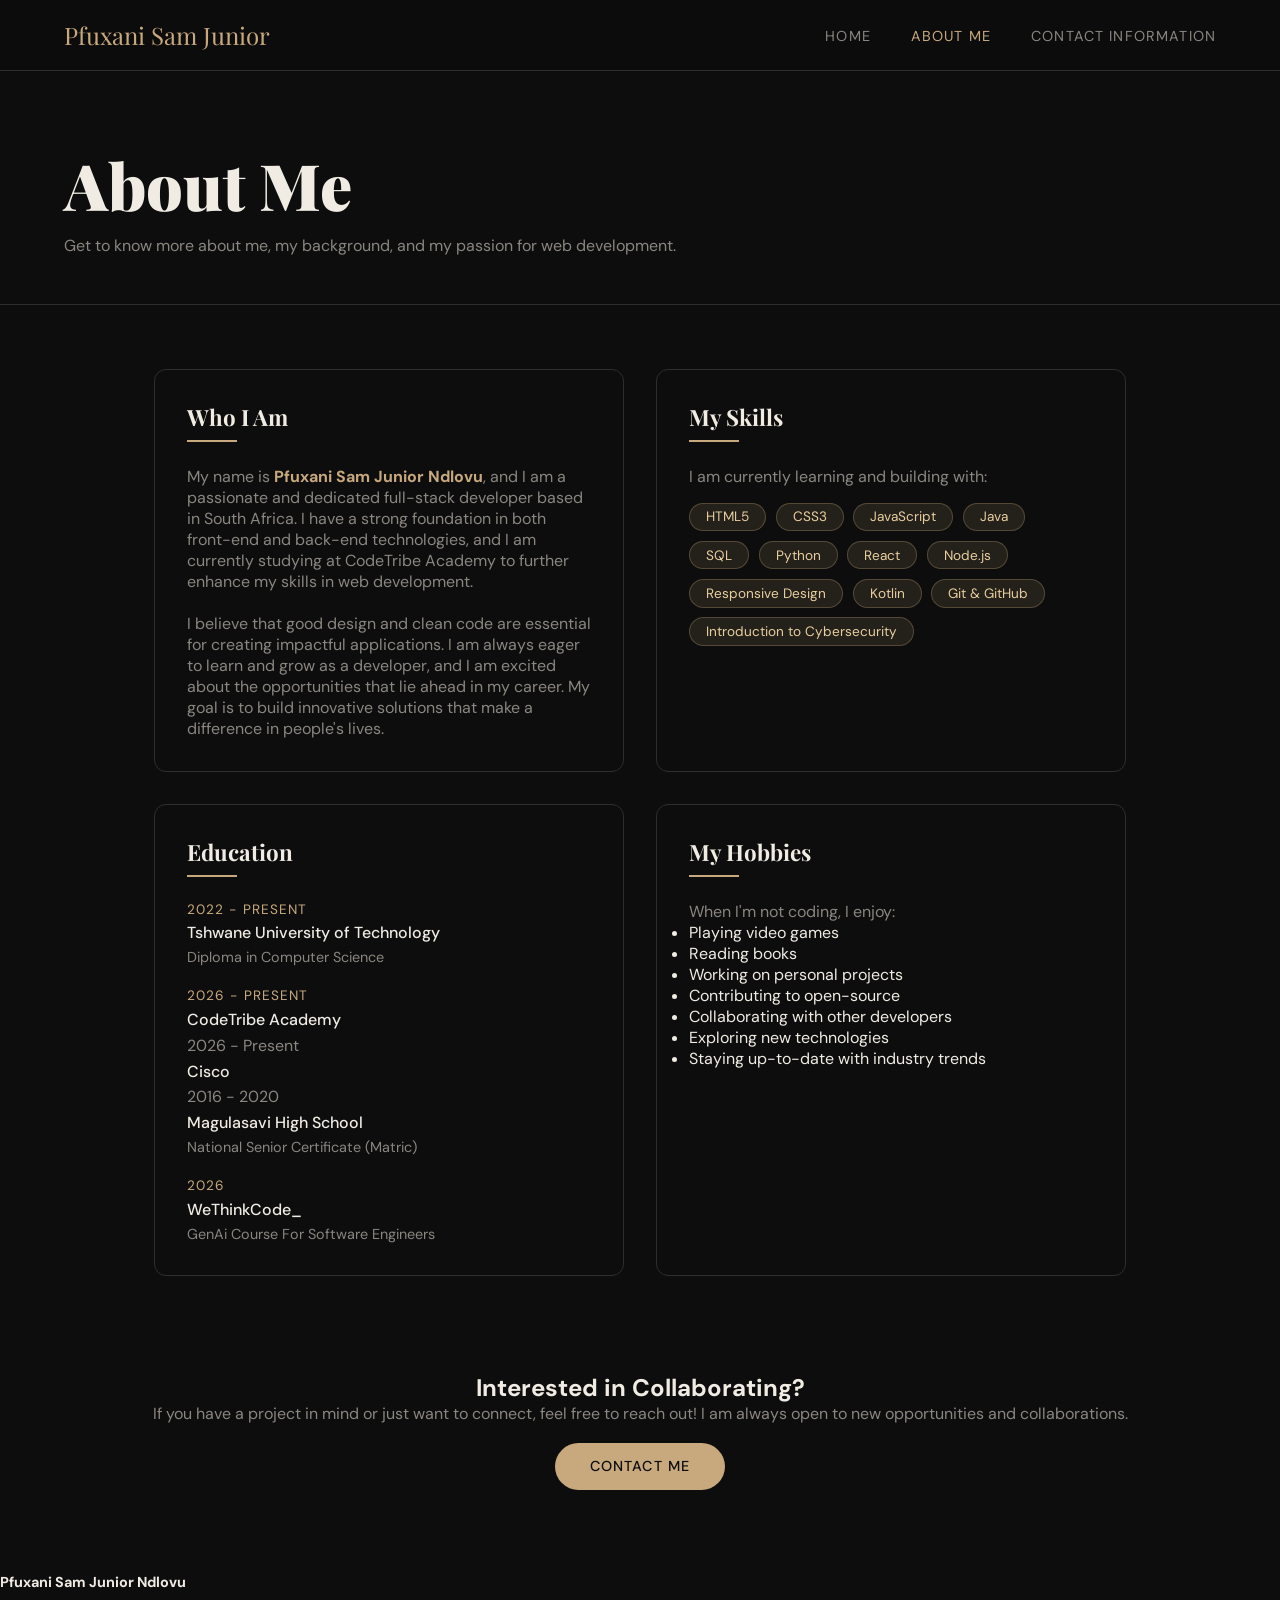
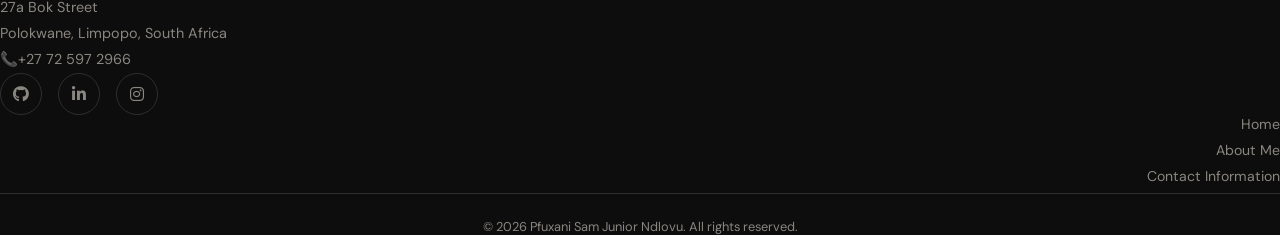
==== about.html @ 23ec26f7 "Complete Portfolio - all pages done" ====
<!DOCTYPE html>
<html lang="en">
    <head>
        <meta charset="UTF-8" />
        <meta name="viewport" content="width=device-width, initial-scale=1.0" />
        <title>About Me - Pfuxani Sam Junior Ndlovu</title>
        <link href="https://fonts.googleapis.com/css2?family=Playfair+Display:wght@700;900&family=DM+Sans:wght@300;400;500&display=swap" rel="stylesheet" />
        <link rel="stylesheet" href="https://cdnjs.cloudflare.com/ajax/libs/font-awesome/6.5.0/css/all.min.css" />
        <link rel="stylesheet" href="style.css" />
    </head>
    <body>
        <nav>
            <a href="index.html" class="logo">Pfuxani Sam Junior</a>
            <ul class="nav-links">
             <li><a href="index.html">Home</a></li>
             <li><a href="about.html" class="active">About Me</a></li>
             <li><a href="contact.html">Contact Information</a></li>
            </ul>
         </nav>

         <div class="page-hero">
            <h1>About Me</h1>
            <p>Get to know more about me, my background, and my passion for web development.</p>
         </div>
    
         <section class="about-section">
            <div class="card">
                <h2 class="card-title">Who I Am</h2>
                <div class="card-line"></div>
                <p>
                    My name is <strong>Pfuxani Sam Junior Ndlovu</strong>, and I am a passionate and dedicated full-stack developer based in South Africa. I have a strong foundation in both front-end and back-end technologies, and I am currently studying at CodeTribe Academy to further enhance my skills in web development.
                </p>
                <br />
                 <p>
                    I believe that good design and clean code are essential for creating impactful applications. I am always eager to learn and grow as a developer, and I am excited about the opportunities that lie ahead in my career. My goal is to build innovative solutions that make a difference in people's lives.
                </p>
            </div>
       
            <div class="card">
                <h2 class="card-title">My Skills</h2>
                <div class="card-line"></div>
                <p>
                    I am currently learning and building with:
                </p>
                <ul class="skills-list">
                    <li>HTML5</li>
                    <li>CSS3</li>
                    <li>JavaScript</li>
                    <li>Java</li>
                    <li>SQL</li>
                    <li>Python</li>
                    <li>React</li>
                    <li>Node.js</li>
                    <li>Responsive Design</li>
                    <li>Kotlin</li>
                    <li>Git & GitHub</li>
                    <li>Introduction to Cybersecurity</li>
                </ul>
            </div>

            <div class="card">
                <h2 class="card-title">Education</h2>
                <div class="card-line"></div>
                <p class="edu-year">2022 - Present</p>
                <p class="edu-school">Tshwane University of Technology</p>
                <p class="edu-course">Diploma in Computer Science</p>
                <br />
                <p class="edu-year">2026 - Present</p>
                <p class="edu-school">CodeTribe Academy</p>
                <p class="edu-course>Full-Stack Web Development Bootcamp</p>
                <br />
                <p class="edu-year">2026 - Present</p>
                <p class="edu-school">Cisco</p>
                <p class="edu-course>Introduction to Cybersecurity</p>
                <br />
                <p class="edu-year">2016 - 2020</p>
                <p class="edu-school">Magulasavi High School</p>
                <p class="edu-course">National Senior Certificate (Matric)</p>
                <br />
                <p class="edu-year">2026</p>
                <p class="edu-school">WeThinkCode_</p>
                <p class="edu-course">GenAi Course For Software Engineers</p>
            </div>
            
            <div class="card">
                <h2 class="card-title">My Hobbies</h2>
                <div class="card-line"></div>
                <p>
                    When I'm not coding, I enjoy:   
                </p>
                <ul class="hobbies-list">
                    <li>Playing video games</li>
                    <li>Reading books</li>
                    <li>Working on personal projects</li>
                    <li>Contributing to open-source</li>
                    <li>Collaborating with other developers</li>
                    <li>Exploring new technologies</li>
                    <li>Staying up-to-date with industry trends</li>
         </section>

         <div class="about-cta">
            <h2>Interested in Collaborating?</h2>
            <p>
                If you have a project in mind or just want to connect, feel free to reach out! I am always open to new opportunities and collaborations.
            </p>
            <a href="contact.html" class="btn">Contact Me</a>
         </div>
    
        <footer>
    
        <div class="footer-address">
            <strong>Pfuxani Sam Junior Ndlovu</strong><br />
            27a Bok Street<br />
            Polokwane, Limpopo, South Africa<br />
            📞+27 72 597 2966
        </div>
    
        <div class="footer-social">
            <a href="https://github.com/thegrindneverstops21" target="_blank" title="Github">
                <i class="fab fa-github"></i>
            </a>
            <a href="https://linkedin.com/in/sam-junior-10a13b319" target="_blank" title="LinkedIn">
                <i class="fab fa-linkedin-in"></i>
            </a>
            <a href="https://instagram.com/pfuxani21" target="_blank" title="Instagram">
                <i class="fab fa-instagram"></i>
            </a>
        </div>
        <div class="footer-links">
            <a href="index.html">Home</a>
            <a href="about.html">About Me</a>
            <a href="contact.html">Contact Information</a>
        </div>
        <div class="footer-copy">
            <p>&copy; 2026 Pfuxani Sam Junior Ndlovu. All rights reserved.</p>
        </div>
    </body>
</html>
---- style.css ----
@import url('https://fonts.googleapis.com/css2?family=Playfair+Display:wght@700;900&family=DM+Sans:wght@300;400;500&display=swap');

:root {
    --bg: #0d0d0d;
    --surface: #161616;
    --card: #1e1e1e;
    --accent: #c8a97e;
    --text: #f0ece4;
    --text-muted: #8a8680;
    --border: #2e2e2e;
    --font-display: 'Playfair Display', serif;
    --font-body: 'DM Sans', sans-serif;
}

*, *::before, *::after{
    margin: 0;
    padding: 0;
    box-sizing: border-box;
}

body {
    background: var(--bg);
    color: var(--text);
    font-family: var(--font-body);
}

nav {
    display: flex;
    align-items: center;
    justify-content: space-between;
    padding: 1.2rem 5%;
    background: rgb(13, 13, 13, 0.95);
    border-bottom: 1px solid var(--border) ;
    position: sticky;
    top: 0;
    z-index: 100;
}

.logo {
    font-family: var(--font-display);
    font-size: 1.5rem;
    color: var(--accent);
    text-decoration: none;
}

.nav-links {
    display: flex;
    gap: 2.5rem;
    list-style: none;
}

.nav-links a {
    color: var(--text-muted);
    text-decoration: none;
    font-size: 0.9rem;
    text-transform: uppercase;
    letter-spacing: 0.08em;
    transition: color 0.3s;
}

.nav-links a:hover, .nav-links a.active {
    color: var(--accent);
}

.hero {
    position: relative;
    width: 100%;
    height: 70vh;
    overflow: hidden;
    display: flex;
    align-items: center;
    justify-content: center;
}

.hero-media {
    width: 100%;
    height: 100%;
    object-fit: cover;
    object-position: center top;
    opacity: 0.5;
}

.hero-overlay {
    position: absolute;
    inset: 0;
    background: linear-gradient(to bottom, transparent 40%, #0d0d0d 100%)
}

.hero-text {
    position: absolute;
    bottom: 2rem;
    left: 5%;
    font-family: var(--font-display);
    font-size: clamp(2rem, 5vw, 3.8rem);
    font-weight: 900;
    line-height: 1.1;
}

.hero-text span {
    color: var(--accent)
}

.profile-section{
    display: grid;
    grid-template-columns: 1fr auto;
    gap: 3rem;
    align-items: center;
    padding: 5rem 5%;
    max-width: 1100px;
    margin: 0 auto;
}

.profile-text h1{
    font-family: var(--font-display);
    font-size: clamp(2rem, 4vw, 3rem);
    font-weight: 700;
    margin-bottom: 0.4rem;
}

.profile-text .tagline {
    color: var(--accent);
    font-size: 0.95rem;
    letter-spacing: 0.12em;
    text-transform: uppercase;
    margin-bottom: 1.5rem;
}

.profile-text p {
    color: var(--text-muted);
    max-width: 560px;
}

.profile-photo-wrap{
    width: 220px;
    height: 220px;
    border-radius: 50%;
    overflow: hidden;
    border: 3px solid var(--accent);
    box-shadow: 0 0 40px rgba(200, 169, 126, 0.2);
}

.profile-photo-wrap img{
    width: 100%;
    height: 100%;
    object-fit: cover;
    transform: rotate(90deg);
    scale: 1.4;
}

.btn{
    display: inline-block;
    background: var(--accent);
    color: #0d0d0d;
    font-family: var(--font-body);
    font-weight: 500;
    font-size: 0.9rem;
    letter-spacing: 0.08em;
    text-transform: uppercase;
    padding: 0.9rem 2.2rem;
    border-radius: 50px;
    text-decoration: none;
    transition: all 0.3s;
}

.btn:hover {
    background: #e8cfa0;
    transform: translateY(-2px);
}

.footer {
    background: #161616;
    border-top: 1px solid var(--border);
    padding: 3rem 5%;
    display: grid;
    grid-template-columns: 1fr auto 1fr;
    align-items: center;
    gap: 2rem;
    margin-top: 4rem;
}

.footer-address {
    color: var(--text-muted);
    font-size: 0.9rem;
    line-height: 1.8;
}

.footer-address strong {
    color: var(--text);
}

.footer-social {
    display: flex;
    gap: 1rem;
}

.footer-social a {
    display: flex;
    align-items: center;
    justify-content: center;
    width: 42px;
    height: 42px;
    border-radius: 50%;
    border: 1px solid var(--border);
    color: var(--text-muted);
    text-decoration: none;
    font-size: 1rem;
    transition: all 0.3s;
}

.footer-social a:hover {
    border-color: var(--accent);
    color: var(--accent);
    transform: translateY(-3px);
}

.footer-links{
    display: flex;
    flex-direction: column;
    gap: 0.5rem;
    text-align: right;
}

.footer-links a {
    color: var(--text-muted);
    text-decoration: none;
    font-size: 0.88rem;
    transition: color 0.3s;
}

.footer-links a:hover {
    color: var(--accent);
}   

.footer-copy{
    grid-column: 1 / -1;
    text-align: center;
    color: var(--text-muted);
    font-size: 0.8rem;
    border-top: 1px solid var(--border);
    padding-top: 1.5rem;
    margin-top: 0.5rem;
}

.page-hero {
    padding: 5rem 5% 3rem;
    border-bottom: 1px solid var(--border);
}

.page-hero h1 {
    font-family: var(--font-display);
    font-size: clamp(2.5rem, 5vw, 4rem);
    font-weight: 900;
    line-height: 1.05;
}

.page-hero h1 span {
    color: var(--accent);
}

.page-hero p {
    color: var(--text-muted);
    margin-top: 1rem;
}

.about-section {
    display: grid;
    grid-template-columns: 1fr 1fr;
    gap: 2rem;
    padding: 4rem 5%;
    max-width: 1100px;
    margin: 0 auto;
}

.card{
    backround: #1e1e1e;
    border: 1px solid var(--border);
    border-radius: 12px;
    padding: 2rem;
    transition: all 0.3s;
}

.card:hover {
    border-color: var(--accent);
    box-shadow: 0 0 40px rgba(200, 169, 126, 0.1);
    transform: translateY(-4px);
}

.card-title {
    font-family: var(--font-display);
    font-size: 1.4rem;
    font-weight: 700;
    margin-bottom: 0.5rem;
}

.card-line {
    width: 50px;
    height: 2px;
    background: var(--accent);
    margin-bottom: 1.5rem;
}

.card p {
    color: var(--text-muted);
}

.card strong{
    color: var(--accent);
}

.skills-list {
    list-style: none;
    display: flex;
    flex-wrap: wrap;
    gap: 0.6rem;
    margin-top: 1rem;
}

.skills-list li {
    background: rgba(200, 169, 126, 0.12);
    color: #e8cfa0;
    padding: 0.3rem 1rem;
    border: 1px solid rgba(200, 169, 126, 0.3);
    border-radius: 50px; 
    font-size: 0.85rem;
}

.edu-year {
    color: var(--accent) !important;
    font-size: 0.85rem;
    letter-spacing: 0.08em;
    text-transform: uppercase;
}

.edu-school{
    color: var(--text) !important;
    font-weight: 500;
    margin: 0.3rem 0;
}

.edu-course {
    color: var(--text-muted) !important;
    font-size: 0.9rem;
}

.about-cta{
    text-align: center;
    padding: 2rem 5% 5rem;
}

.about-cta p{
    color: var(--text-muted);
    margin-bottom: 1.2rem;
}


.contact-wrapper {
  display: grid;
  grid-template-columns: 1fr 1fr;
  gap: 3rem;
  padding: 4rem 5%;
  max-width: 1100px;
  margin: 0 auto;
  align-items: start;
}

.contact-info p {
  color: var(--text-muted);
  margin-bottom: 1.5rem;
}

.contact-item {
  display: flex;
  align-items: center;
  gap: 1rem;
  margin-bottom: 1.2rem;
  color: var(--text-muted);
}

.contact-item .icon {
  font-size: 1.2rem;
  color: var(--accent);
  width: 24px;
  text-align: center;
}

.contact-item a {
  color: var(--accent);
  text-decoration: none;
}

.contact-item a:hover {
  text-decoration: underline;
}


.map-embed {
  width: 100%;
  height: 220px;
  border-radius: 12px;
  border: 1px solid var(--border);
  overflow: hidden;
  margin-top: 1.5rem;
}

.map-embed iframe {
  width: 100%;
  height: 100%;
  border: none;
  filter: grayscale(80%) invert(90%) contrast(85%);
}

/* CONTACT FORM */
.contact-form {
  display: flex;
  flex-direction: column;
  gap: 1.2rem;
}

.contact-form label {
  display: block;
  font-size: 0.82rem;
  letter-spacing: 0.08em;
  text-transform: uppercase;
  color: var(--text-muted);
  margin-bottom: 0.4rem;
}

.contact-form input,
.contact-form textarea {
  width: 100%;
  background: var(--surface);
  border: 1px solid var(--border);
  border-radius: 12px;
  padding: 0.85rem 1rem;
  color: var(--text);
  font-family: var(--font-body);
  font-size: 0.95rem;
  outline: none;
  transition: all 0.3s;
}

.contact-form input:focus,
.contact-form textarea:focus {
  border-color: var(--accent);
  box-shadow: 0 0 0 3px rgba(200,169,126,0.1);
}

.contact-form textarea {
  resize: vertical;
  min-height: 130px;
}

#form-msg {
  color: var(--accent);
  font-size: 0.9rem;
  display: none;
}
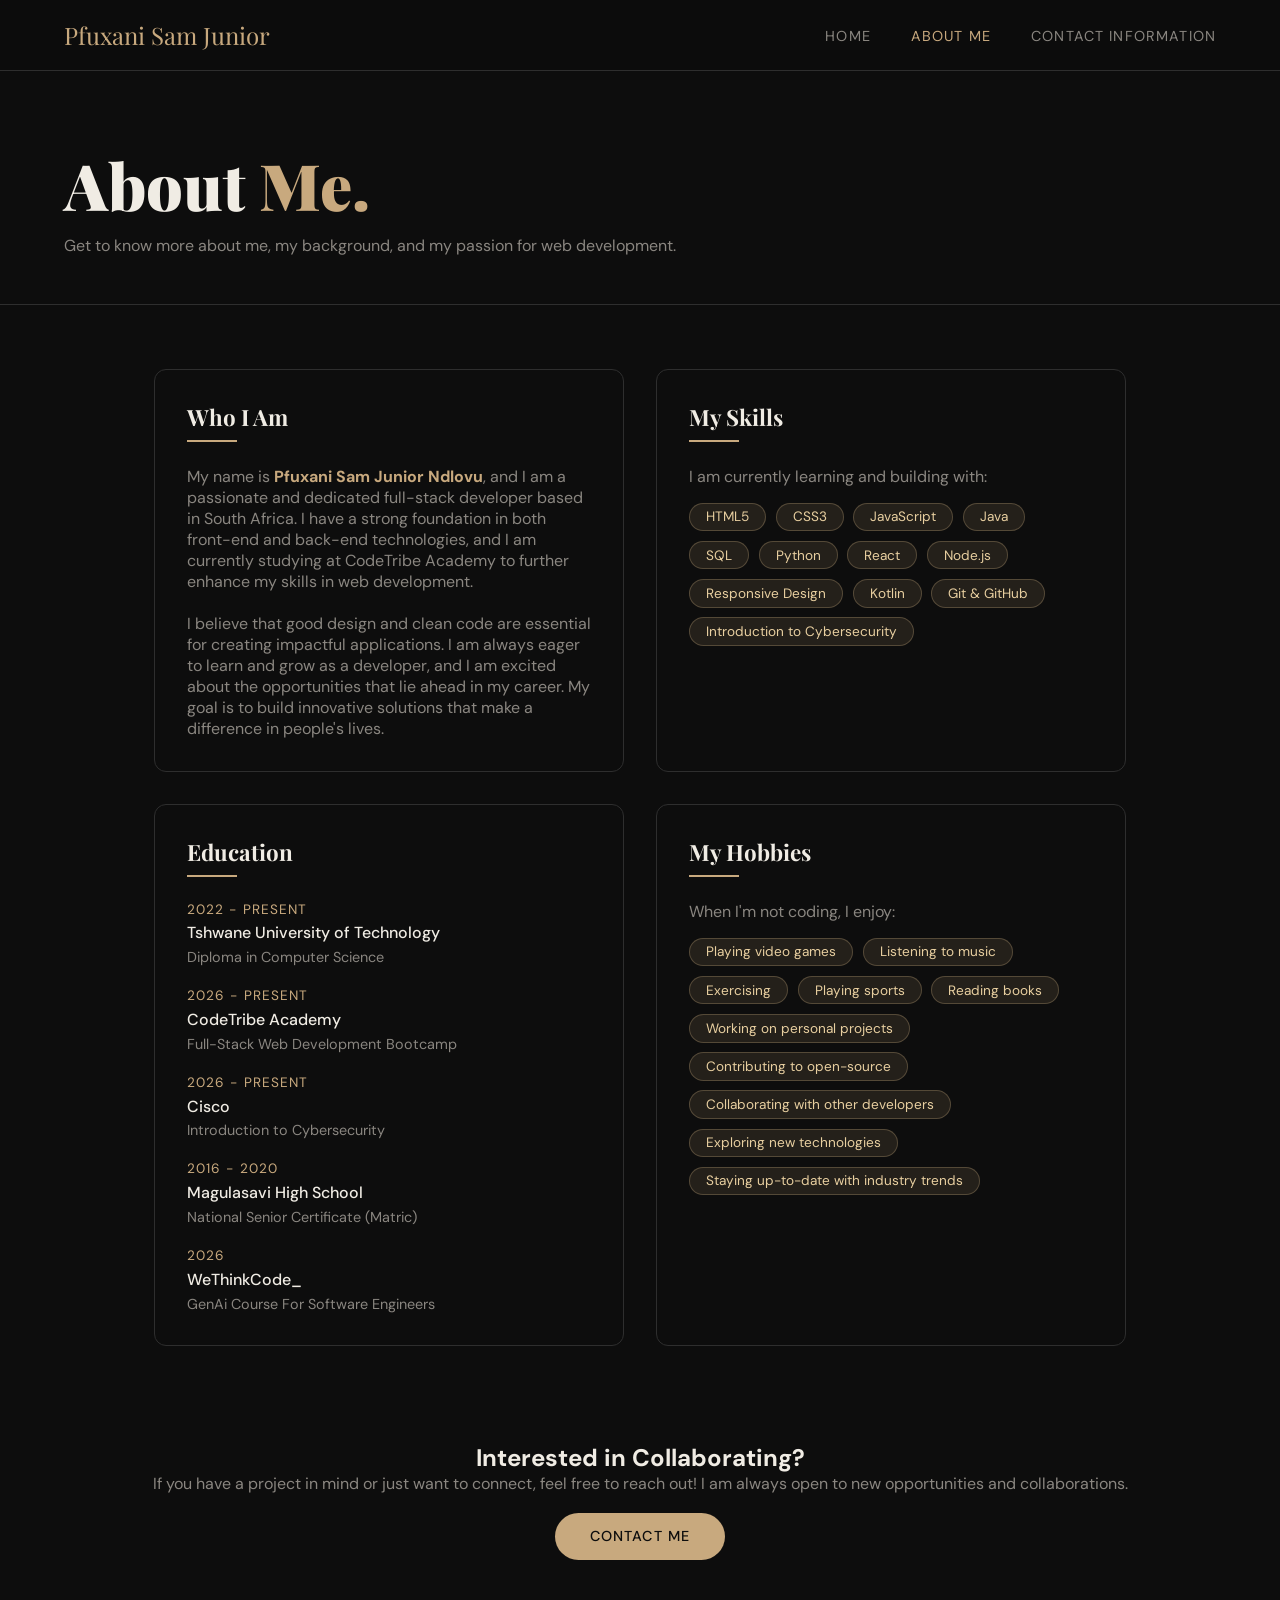
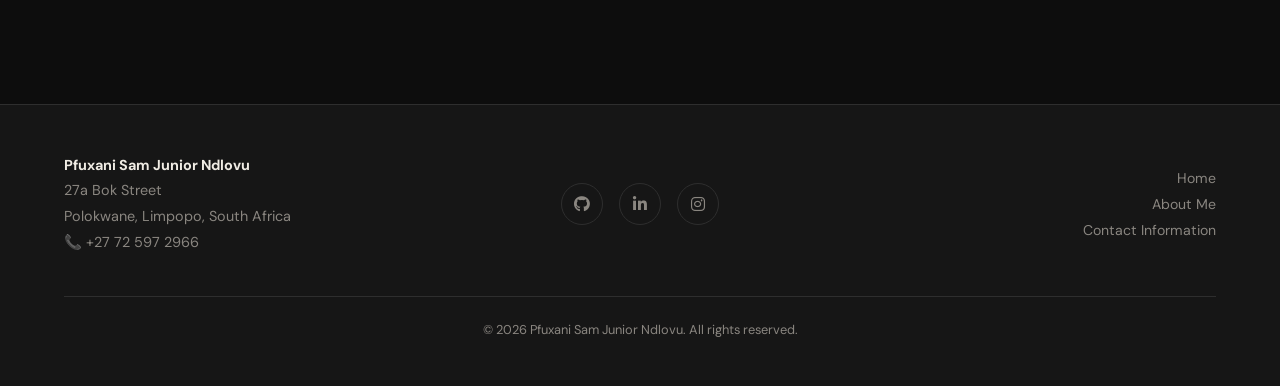
==== commit 2ee9f69c: "Fixed html bugs and added hamburger menu" ====
--- a/about.html
+++ b/about.html
@@ -11,19 +11,24 @@
     <body>
         <nav>
             <a href="index.html" class="logo">Pfuxani Sam Junior</a>
+            <button class="hamburger" aria-label="Toggle menu">
+                <span></span>
+                <span></span>
+                <span></span>
+            </button>
             <ul class="nav-links">
-             <li><a href="index.html">Home</a></li>
-             <li><a href="about.html" class="active">About Me</a></li>
-             <li><a href="contact.html">Contact Information</a></li>
+                <li><a href="index.html">Home</a></li>
+                <li><a href="about.html" class="active">About Me</a></li>
+                <li><a href="contact.html">Contact Information</a></li>
             </ul>
-         </nav>
+        </nav>
 
-         <div class="page-hero">
-            <h1>About Me</h1>
+        <div class="page-hero">
+            <h1>About <span>Me.</span></h1>
             <p>Get to know more about me, my background, and my passion for web development.</p>
-         </div>
-    
-         <section class="about-section">
+        </div>
+
+        <section class="about-section">
             <div class="card">
                 <h2 class="card-title">Who I Am</h2>
                 <div class="card-line"></div>
@@ -31,17 +36,15 @@
                     My name is <strong>Pfuxani Sam Junior Ndlovu</strong>, and I am a passionate and dedicated full-stack developer based in South Africa. I have a strong foundation in both front-end and back-end technologies, and I am currently studying at CodeTribe Academy to further enhance my skills in web development.
                 </p>
                 <br />
-                 <p>
+                <p>
                     I believe that good design and clean code are essential for creating impactful applications. I am always eager to learn and grow as a developer, and I am excited about the opportunities that lie ahead in my career. My goal is to build innovative solutions that make a difference in people's lives.
                 </p>
             </div>
-       
+
             <div class="card">
                 <h2 class="card-title">My Skills</h2>
                 <div class="card-line"></div>
-                <p>
-                    I am currently learning and building with:
-                </p>
+                <p>I am currently learning and building with:</p>
                 <ul class="skills-list">
                     <li>HTML5</li>
                     <li>CSS3</li>
@@ -67,11 +70,11 @@
                 <br />
                 <p class="edu-year">2026 - Present</p>
                 <p class="edu-school">CodeTribe Academy</p>
-                <p class="edu-course>Full-Stack Web Development Bootcamp</p>
+                <p class="edu-course">Full-Stack Web Development Bootcamp</p>
                 <br />
                 <p class="edu-year">2026 - Present</p>
                 <p class="edu-school">Cisco</p>
-                <p class="edu-course>Introduction to Cybersecurity</p>
+                <p class="edu-course">Introduction to Cybersecurity</p>
                 <br />
                 <p class="edu-year">2016 - 2020</p>
                 <p class="edu-school">Magulasavi High School</p>
@@ -81,58 +84,69 @@
                 <p class="edu-school">WeThinkCode_</p>
                 <p class="edu-course">GenAi Course For Software Engineers</p>
             </div>
-            
+
             <div class="card">
                 <h2 class="card-title">My Hobbies</h2>
                 <div class="card-line"></div>
-                <p>
-                    When I'm not coding, I enjoy:   
-                </p>
-                <ul class="hobbies-list">
+                <p>When I'm not coding, I enjoy:</p>
+                <ul class="skills-list">
                     <li>Playing video games</li>
+                    <li>Listening to music</li>
+                    <li>Exercising</li>
+                    <li>Playing sports</li>
                     <li>Reading books</li>
                     <li>Working on personal projects</li>
                     <li>Contributing to open-source</li>
                     <li>Collaborating with other developers</li>
                     <li>Exploring new technologies</li>
                     <li>Staying up-to-date with industry trends</li>
-         </section>
+                </ul>
+            </div>
+        </section>
 
-         <div class="about-cta">
+        <div class="about-cta">
             <h2>Interested in Collaborating?</h2>
             <p>
                 If you have a project in mind or just want to connect, feel free to reach out! I am always open to new opportunities and collaborations.
             </p>
             <a href="contact.html" class="btn">Contact Me</a>
-         </div>
-    
-        <footer>
-    
-        <div class="footer-address">
-            <strong>Pfuxani Sam Junior Ndlovu</strong><br />
-            27a Bok Street<br />
-            Polokwane, Limpopo, South Africa<br />
-            📞+27 72 597 2966
         </div>
-    
-        <div class="footer-social">
-            <a href="https://github.com/thegrindneverstops21" target="_blank" title="Github">
-                <i class="fab fa-github"></i>
-            </a>
-            <a href="https://linkedin.com/in/sam-junior-10a13b319" target="_blank" title="LinkedIn">
-                <i class="fab fa-linkedin-in"></i>
-            </a>
-            <a href="https://instagram.com/pfuxani21" target="_blank" title="Instagram">
-                <i class="fab fa-instagram"></i>
-            </a>
-        </div>
-        <div class="footer-links">
-            <a href="index.html">Home</a>
-            <a href="about.html">About Me</a>
-            <a href="contact.html">Contact Information</a>
-        </div>
-        <div class="footer-copy">
-            <p>&copy; 2026 Pfuxani Sam Junior Ndlovu. All rights reserved.</p>
-        </div>
+
+        <footer class="footer">
+            <div class="footer-address">
+                <strong>Pfuxani Sam Junior Ndlovu</strong><br />
+                27a Bok Street<br />
+                Polokwane, Limpopo, South Africa<br />
+                📞 +27 72 597 2966
+            </div>
+            <div class="footer-social">
+                <a href="https://github.com/thegrindneverstops21" target="_blank" title="Github">
+                    <i class="fab fa-github"></i>
+                </a>
+                <a href="https://linkedin.com/in/sam-junior-10a13b319" target="_blank" title="LinkedIn">
+                    <i class="fab fa-linkedin-in"></i>
+                </a>
+                <a href="https://instagram.com/pfuxani21" target="_blank" title="Instagram">
+                    <i class="fab fa-instagram"></i>
+                </a>
+            </div>
+            <div class="footer-links">
+                <a href="index.html">Home</a>
+                <a href="about.html">About Me</a>
+                <a href="contact.html">Contact Information</a>
+            </div>
+            <div class="footer-copy">
+                &copy; 2026 Pfuxani Sam Junior Ndlovu. All rights reserved.
+            </div>
+        </footer>
+
+        <script>
+            const hamburger = document.querySelector('.hamburger');
+            const navLinks = document.querySelector('.nav-links');
+
+            hamburger.addEventListener('click', () => {
+                navLinks.classList.toggle('open');
+            });
+        </script>
     </body>
-</html>    +</html>
--- a/style.css
+++ b/style.css
@@ -143,7 +143,7 @@
     width: 100%;
     height: 100%;
     object-fit: cover;
-    transform: rotate(90deg);
+    transform: rotate(-90deg);
     scale: 1.4;
 }
 
@@ -409,7 +409,7 @@
   filter: grayscale(80%) invert(90%) contrast(85%);
 }
 
-/* CONTACT FORM */
+
 .contact-form {
   display: flex;
   flex-direction: column;
@@ -454,4 +454,116 @@
   color: var(--accent);
   font-size: 0.9rem;
   display: none;
+}
+
+html {
+    scroll-behavior: smooth;
+}
+
+
+img, video {
+    max-width: 100%;
+    height: auto;
+    display: block;
+}
+
+
+.hamburger {
+    display: none;
+    flex-direction: column;
+    gap: 5px;
+    cursor: pointer;
+    background: none;
+    border: none;
+    padding: 0;
+}
+
+.hamburger span {
+    display: block;
+    width: 25px;
+    height: 2px;
+    background: var(--text);
+    transition: all 0.3s;
+}
+
+
+@media (max-width: 768px) {
+
+    
+    .hamburger {
+        display: flex;
+    }
+
+    .nav-links {
+        display: none;
+        flex-direction: column;
+        position: absolute;
+        top: 100%;
+        left: 0;
+        width: 100%;
+        background: var(--surface);
+        padding: 1.5rem 5%;
+        border-bottom: 1px solid var(--border);
+        gap: 1.2rem;
+    }
+
+    .nav-links.open {
+        display: flex;
+    }
+
+    
+    .profile-section {
+        grid-template-columns: 1fr;
+        text-align: center;
+        padding: 3rem 5%;
+    }
+
+    .profile-photo-wrap {
+        margin: 0 auto;
+    }
+
+
+    .about-section {
+        grid-template-columns: 1fr;
+    }
+
+    
+    .contact-wrapper {
+        grid-template-columns: 1fr;
+    }
+
+    
+    .footer {
+        grid-template-columns: 1fr;
+        text-align: center;
+    }
+
+    .footer-links {
+        text-align: center;
+    }
+
+    .footer-social {
+        justify-content: center;
+    }
+}
+
+@media (max-width: 480px) {
+
+    .hero {
+        height: 50vh;
+    }
+
+    .hero-text {
+        font-size: 1.8rem;
+    }
+
+    .btn {
+        padding: 0.8rem 1.6rem;
+        font-size: 0.85rem;
+    }
+
+    .profile-photo-wrap {
+        width: 160px;
+        height: 160px;
+    }
 }
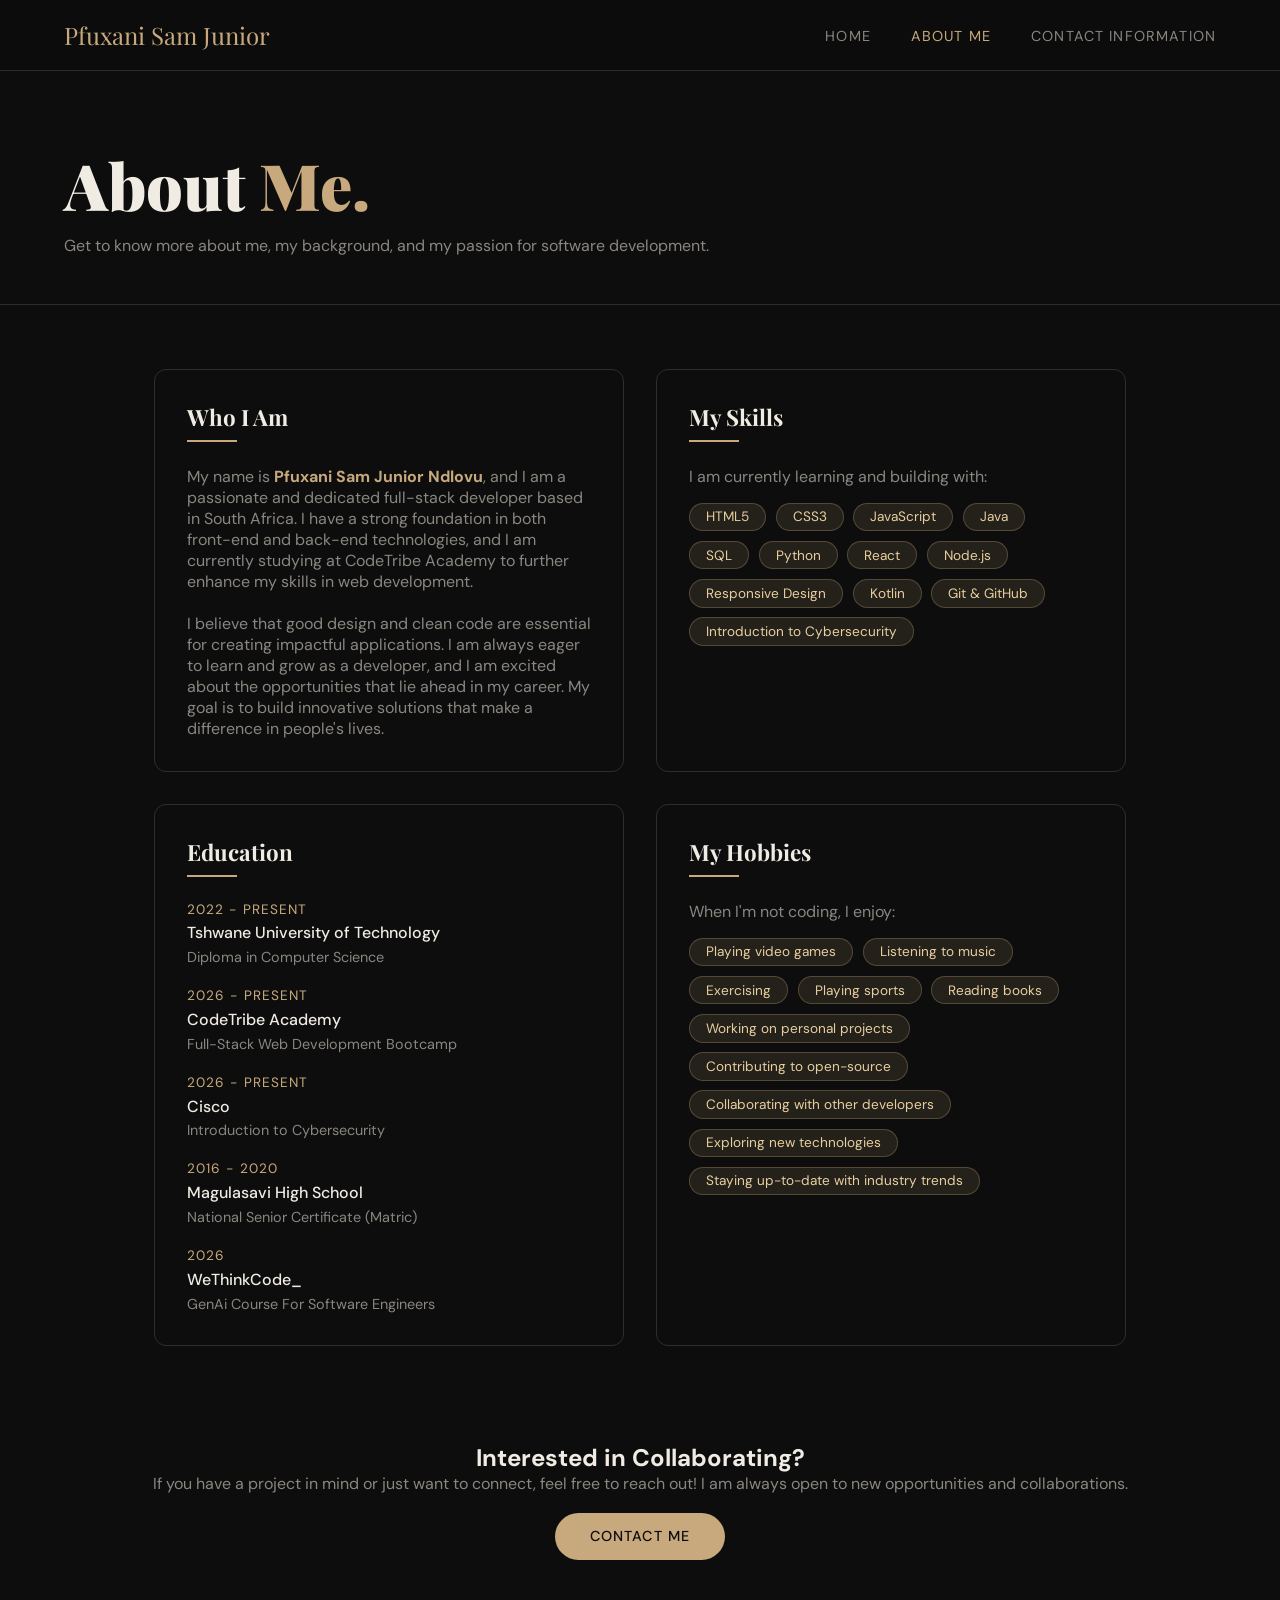
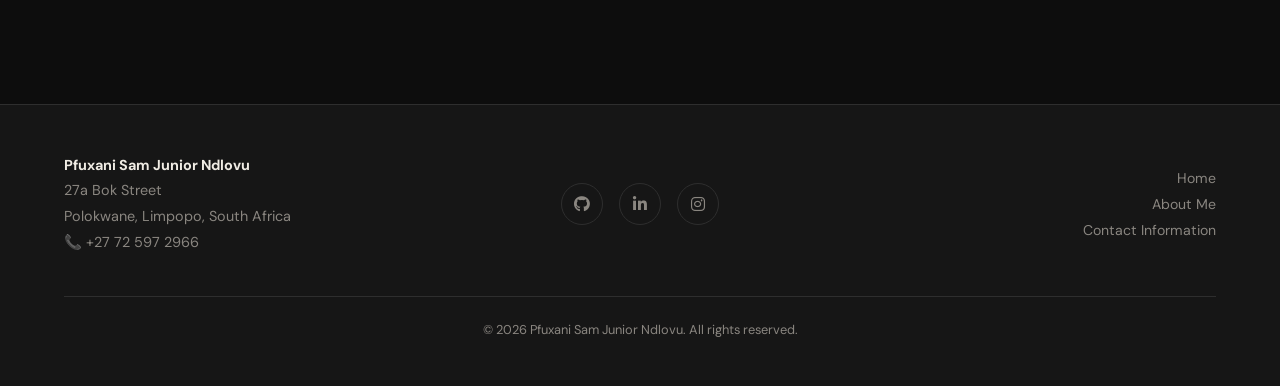
==== commit b709e6d3: "updated backround image and style" ====
--- a/about.html
+++ b/about.html
@@ -25,7 +25,7 @@
 
         <div class="page-hero">
             <h1>About <span>Me.</span></h1>
-            <p>Get to know more about me, my background, and my passion for web development.</p>
+            <p>Get to know more about me, my background, and my passion for software development.</p>
         </div>
 
         <section class="about-section">
--- a/style.css
+++ b/style.css
@@ -70,14 +70,11 @@
     display: flex;
     align-items: center;
     justify-content: center;
-}
-
-.hero-media {
-    width: 100%;
-    height: 100%;
-    object-fit: cover;
-    object-position: center top;
-    opacity: 0.5;
+    background-image: url('logo.jpeg');
+    background-size: cover;
+    background-position: center top;
+    background-repeat: no-repeat;
+    background-color: var(--bg);
 }
 
 .hero-overlay {
